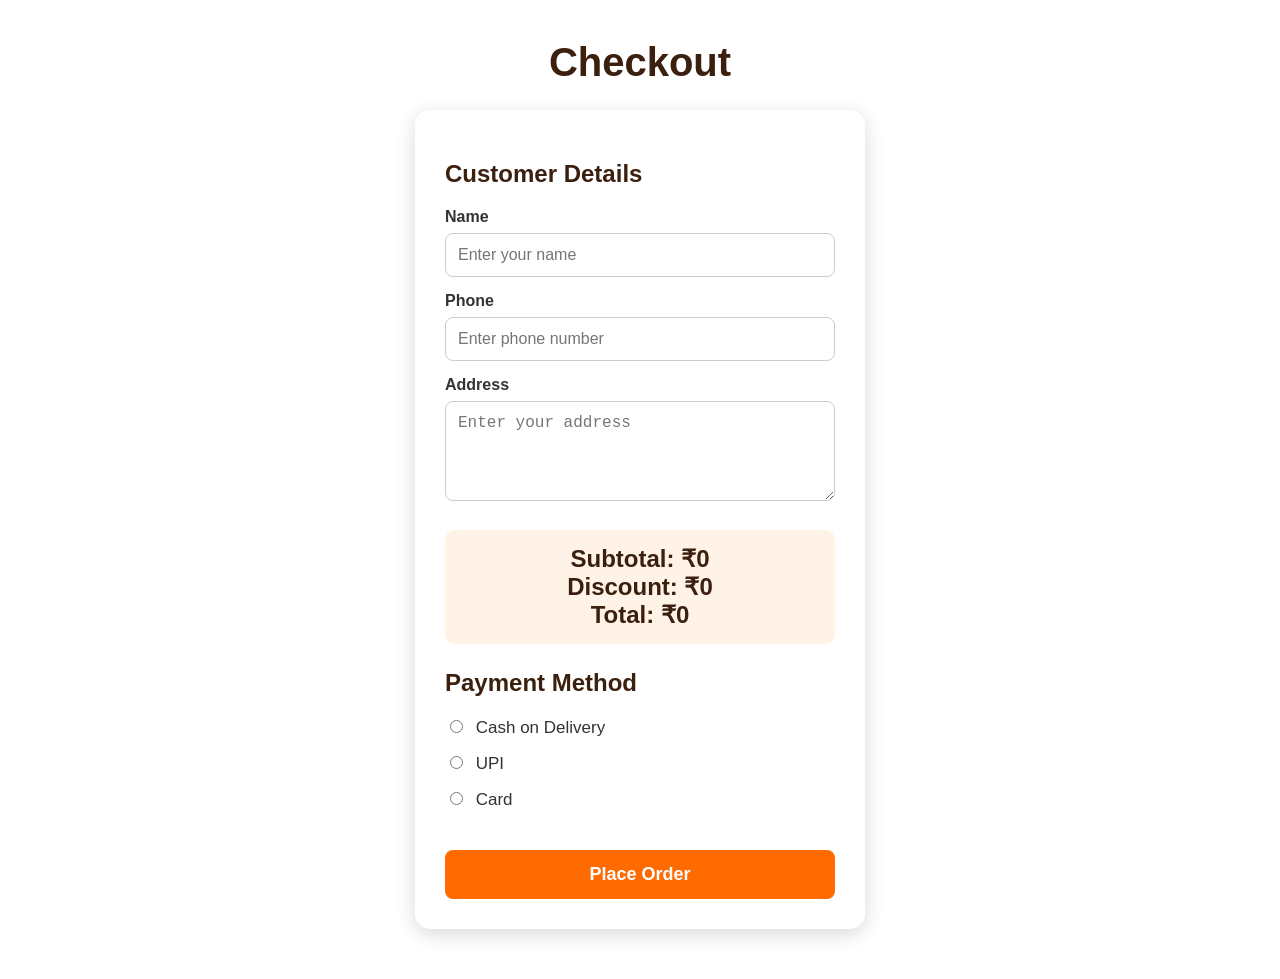
==== checkout.html @ b28c8c27 "Initial commit" ====
<!DOCTYPE html>
<html lang="en">

<head>

    <meta charset="UTF-8">
    <meta name="viewport" content="width=device-width, initial-scale=1.0">

    <title>Checkout - BurgerHouse</title>

    <link rel="stylesheet" href="burger.css">

    <script src="script.js" defer></script>

</head>

<body>

    <!-- ================= CHECKOUT ================= -->

    <h1 class="checkout-title">Checkout</h1>

    <div class="checkout">

        <!-- Customer Details -->

        <h2>Customer Details</h2>

        <label for="name">Name</label>

        <input
            type="text"
            id="name"
            placeholder="Enter your name"
        >


        <label for="phone">Phone</label>

        <input
            type="tel"
            id="phone"
            placeholder="Enter phone number"
        >


        <label for="address">Address</label>

        <textarea
            id="address"
            placeholder="Enter your address"
        ></textarea>


        <!-- Total -->

        <div class="checkout-total-box">

            <h2 id="checkout-total">
                Total: ₹0
            </h2>

        </div>


        <!-- Payment -->

        <h2>Payment Method</h2>

        <div class="payment-option">

            <label>

                <input
                    type="radio"
                    name="payment"
                    value="Cash on Delivery"
                >

                Cash on Delivery

            </label>

        </div>


        <div class="payment-option">

            <label>

                <input
                    type="radio"
                    name="payment"
                    value="UPI"
                >

                UPI

            </label>

        </div>


        <div class="payment-option">

            <label>

                <input
                    type="radio"
                    name="payment"
                    value="Card"
                >

                Card

            </label>

        </div>


        <!-- Place Order -->

        <button
            class="place-order-btn"
            onclick="placeOrder()"
        >
            Place Order
        </button>

    </div>


</body>

</html>
---- burger.css ----
/* ================= GENERAL ================= */

* {
    box-sizing: border-box;
}

html {
    overflow-x: hidden;
}

body {
    margin: 0;
    padding: 0;
    font-family: Arial, sans-serif;
}


/* ================= HEADER ================= */

header {
    display: flex;
    justify-content: space-between;
    align-items: center;
    width: 100%;
    background-color: #181818;
}

.brglogo {
    width: 80px;
    height: 80px;
    padding-left: 10px;
}

.logo {
    display: flex;
    align-items: center;
    gap: 10px;
}

.logo a {
    text-decoration: none;
}

.logo h2 {
    margin: 0;
    color: #FFC107;
    font-family: 'Bebas Neue', sans-serif;
    font-size: 32px;
}

.logo p {
    margin: 0;
    color: #D3D3D3;
    font-family: 'Poppins', sans-serif;
    font-size: 14px;
}

a:hover {
    color: #FF6B00;
}


/* ================= NAVIGATION ================= */

nav ul {
    display: flex;
    gap: 30px;
    list-style: none;
    margin: 0;
    padding: 0;
}

nav ul li a {
    text-decoration: none;
    color: white;
    font-family: 'Poppins', sans-serif;
    font-size: 18px;
    font-weight: 600;
}


/* ================= RIGHT HEADER ================= */

.right {
    display: flex;
    gap: 15px;
    align-items: center;
    padding-right: 20px;
}

.right a {
    color: #FFC107;
    font-size: 22px;
    text-decoration: none;
}

.right a:hover {
    color: #FF6B00;
}

.right button {
    color: white;
    background-color: #FF6B00;
    border: none;
    border-radius: 8px;
    padding: 10px 18px;
    cursor: pointer;
}

.right button:hover {
    background-color: #E65C00;
}


/* ================= CART COUNT ================= */

#cart-icon {
    position: relative;
}

#cart-count {
    position: absolute;
    top: -10px;
    right: -10px;
    background-color: #ff4d4d;
    color: white;
    width: 20px;
    height: 20px;
    border-radius: 50%;
    font-size: 12px;
    display: flex;
    justify-content: center;
    align-items: center;
}


/* ================= HERO ================= */

.hero {
    display: flex;
    width: 100%;
    background-color: #FFF8E7;
}

.hero-left {
    width: 50%;
    padding-left: 150px;
    padding-top: 60px;
}

.hero-right {
    width: 50%;
    padding-right: 100px;
    padding-top: 30px;
    text-align: center;
}

.bg-img {
    width: 413px;
    height: 413px;
}

.hero h1 {
    font-family: 'Bebas Neue', sans-serif;
    font-size: 70px;
    color: #2C1810;
    margin-bottom: 15px;
}

.hero p {
    font-family: 'Poppins', sans-serif;
    font-size: 20px;
    color: #555555;
    line-height: 1.6;
}

.odr-btn {
    background-color: #FF6B00;
    color: white;
    border: none;
    padding: 15px 30px;
    border-radius: 8px;
    margin-right: 10px;
    margin-bottom: 24px;
    cursor: pointer;
}

.view-btn {
    background-color: white;
    color: #FF6B00;
    border: 2px solid #FF6B00;
    padding: 15px 30px;
    border-radius: 8px;
    margin-bottom: 24px;
    margin-left: 15px;
    cursor: pointer;
}

.odr-btn:hover {
    background-color: #E65C00;
}

.view-btn:hover {
    background-color: #FF6B00;
    color: white;
}


/* ================= CATEGORIES ================= */

.categories {
    width: 100%;
    text-align: center;
    padding: 50px 0 80px;
    background-color: #fff;
}

.categories h2 {
    font-family: 'Bebas Neue', sans-serif;
    font-size: 45px;
    color: #2C1810;
    margin-top: 0;
    margin-bottom: 30px;
}

.categories-container {
    display: flex;
    justify-content: center;
    gap: 30px;
}

.category {
    background-color: #FFF8E7;
    border-radius: 15px;
    padding: 20px;
    width: 180px;
}

.category img {
    width: 100px;
    height: 100px;
}

.category h3 {
    font-family: 'Poppins', sans-serif;
    color: #FF6B00;
    margin-top: 15px;
}


/* ================= POPULAR BURGERS ================= */

.popular {
    width: 100%;
    text-align: center;
    padding: 50px 0;
    background-color: #FFF8E7;
}

.popular h2 {
    font-family: 'Bebas Neue', sans-serif;
    font-size: 45px;
    color: #2C1810;
    margin-top: 0;
    margin-bottom: 40px;
}

.popular-container {
    display: flex;
    justify-content: center;
    align-items: stretch;
    gap: 30px;
    width: 100%;
}

.popular-burger {
    background-color: white;
    border-radius: 15px;
    width: 180px;
    padding: 20px;
    box-shadow: 0 4px 12px rgba(0, 0, 0, 0.15);
}

.popular-burger:hover {
    transform: translateY(-8px);
    transition: 0.3s;
}

.popular-burger img {
    width: 100px;
    height: 100px;
    object-fit: contain;
    transition: 0.3s;
}

.popular-burger img:hover {
    transform: scale(1.1);
}

.popular-burger h3 {
    font-family: 'Poppins', sans-serif;
    color: #2C1810;
    min-height: 50px;
}

.popular-burger button {
    background-color: #FF6B00;
    color: white;
    border: none;
    padding: 10px 20px;
    border-radius: 8px;
    margin-top: 10px;
    cursor: pointer;
}

.popular-burger button:hover {
    background-color: #E65C00;
}

.rating {
    margin: 8px 0 2px;
    color: #333;
    text-align: left;
}

.rating i {
    color: #FFC107;
}

.price {
    margin: 0 0 15px;
    color: #ff4d4d;
    font-size: 24px;
    font-weight: bold;
    text-align: left;
}

.fa-star {
    color: #FFC107;
}


/* ================= OFFER ================= */

.offer {
    display: flex;
    justify-content: space-between;
    align-items: center;
    width: 100%;
    background-color: #2C1810;
    padding: 40px 100px;
}

.offer-left {
    width: 50%;
}

.offer-left h3 {
    color: #FFC107;
    font-family: 'Poppins', sans-serif;
    font-size: 20px;
}

.offer-left h1 {
    color: #FF6B00;
    font-family: 'Bebas Neue', sans-serif;
    font-size: 70px;
    margin: 10px 0;
}

.offer-left p {
    color: #F5F5F5;
    font-family: 'Poppins', sans-serif;
    font-size: 18px;
}

.offer-btn {
    background-color: #FF6B00;
    color: white;
    border: none;
    padding: 15px 30px;
    border-radius: 8px;
    margin-top: 20px;
    cursor: pointer;
}

.offer-btn:hover {
    background-color: #E65C00;
}

.offer-right {
    width: 50%;
    text-align: center;
}

.offer-right img {
    width: 350px;
    height: auto;
}


/* ================= HOW IT WORKS ================= */

.works {
    width: 100%;
    padding: 50px 0;
    text-align: center;
}

.works h2 {
    font-family: 'Bebas Neue', sans-serif;
    font-size: 45px;
    color: #2C1810;
    margin-bottom: 40px;
}

.steps {
    display: flex;
    justify-content: center;
    align-items: flex-start;
    gap: 30px;
}

.step {
    width: 180px;
    text-align: center;
}

.circle {
    width: 100px;
    height: 100px;
    background-color: #FFE8C2;
    border-radius: 50%;
    display: flex;
    justify-content: center;
    align-items: center;
    margin: auto;
}

.circle img {
    width: 60px;
    height: 60px;
}

.step h3 {
    font-family: 'Poppins', sans-serif;
    color: #2C1810;
    font-size: 18px;
    margin-top: 15px;
}

.step p {
    color: #777;
    font-size: 15px;
    line-height: 1.6;
}

.steps > i {
    font-size: 28px;
    margin-top: 35px;
    color: #FF6B00;
}

.circle:hover {
    transform: scale(1.08);
    transition: 0.3s;
}


/* ================= REVIEWS ================= */

.reviews {
    width: 100%;
    padding: 50px 0;
    text-align: center;
    background-color: #FFF8E7;
}

.reviews h2 {
    font-family: 'Bebas Neue', sans-serif;
    font-size: 40px;
    color: #2C1810;
    margin-bottom: 40px;
}

.review-container {
    display: flex;
    justify-content: center;
    gap: 30px;
}

.review-card {
    width: 300px;
    background-color: white;
    padding: 20px;
    border-radius: 15px;
    box-shadow: 0 4px 12px rgba(0, 0, 0, 0.15);
    position: relative;
}

.review-card img {
    width: 80px;
    height: 80px;
    border-radius: 50%;
    object-fit: cover;
}

.review-text h3 {
    font-family: 'Poppins', sans-serif;
    font-size: 18px;
    color: #2C1810;
    margin: 10px 0;
}

.stars {
    color: #FFC107;
    font-size: 16px;
    margin: 5px 0;
}

.review-text p {
    font-family: 'Poppins', sans-serif;
    font-size: 14px;
    color: #555;
    line-height: 1.5;
}

.quote {
    position: absolute;
    right: 15px;
    top: 15px;
    font-size: 25px;
    color: #FF6B00;
}


/* ================= FOOTER ================= */

.footer {
    width: 100%;
    background: #181818;
    color: white;
    padding: 60px 0 20px;
}

.footer-container {
    width: 90%;
    margin: auto;
    display: flex;
    justify-content: space-between;
    gap: 50px;
}

.footer-box {
    width: 25%;
}

.footer-logo {
    display: flex;
    align-items: center;
    gap: 12px;
    margin-bottom: 20px;
}

.footer-logo img {
    width: 70px;
    height: 70px;
}

.footer-logo h2 {
    margin: 0;
    color: #FFC107;
    font-size: 32px;
    font-family: 'Bebas Neue', sans-serif;
}

.footer-logo span {
    color: #FF6B00;
}

.footer-logo p {
    margin: 0;
    color: #CFCFCF;
    font-size: 14px;
    font-family: 'Poppins', sans-serif;
}

.footer-text {
    color: #BEBEBE;
    line-height: 28px;
    margin-bottom: 25px;
    font-family: 'Poppins', sans-serif;
}

.footer-box h3 {
    color: #FFC107;
    font-size: 28px;
    margin-bottom: 25px;
    font-family: 'Bebas Neue', sans-serif;
    letter-spacing: 1px;
}

.footer-box a {
    display: block;
    text-decoration: none;
    color: #DDDDDD;
    margin-bottom: 15px;
    font-family: 'Poppins', sans-serif;
    transition: .3s;
}

.footer-box a:hover {
    color: #FF6B00;
    padding-left: 8px;
}

.footer-box p {
    color: #DDDDDD;
    line-height: 30px;
    font-family: 'Poppins', sans-serif;
}

.footer-box i {
    color: #FF9800;
    margin-right: 10px;
    font-size: 18px;
}

.social-icons {
    display: flex;
    gap: 15px;
    margin-top: 20px;
}

.social-icons a {
    width: 42px;
    height: 42px;
    border-radius: 50%;
    background: #2C2C2C;
    display: flex;
    justify-content: center;
    align-items: center;
    text-decoration: none;
    transition: .3s;
}

.social-icons a i {
    color: white;
    margin: 0;
    font-size: 18px;
}

.social-icons a:hover {
    background: #FF6B00;
    padding-left: 0;
}

hr {
    border: none;
    border-top: 1px solid #333;
    width: 90%;
    margin: 40px auto 20px;
}

.copyright {
    text-align: center;
    color: #999;
    font-size: 15px;
    font-family: 'Poppins', sans-serif;
    margin: 0;
}


/* =====================================================
   CART
   ONLY CART SECTION
===================================================== */

#cart-box {
    display: none;

    width: 350px;
    max-height: 500px;
    overflow-y: auto;

    padding: 20px;

    background-color: white;
    color: #181818;

    border: none;
    border-radius: 10px;

    box-shadow: 0 5px 20px rgba(0, 0, 0, 0.3);

    position: fixed;
    right: 30px;
    top: 90px;

    z-index: 9999;
}


/* ================= CART ITEM ================= */

.cart-item {
    padding: 15px 0;
    margin-bottom: 15px;
    border-bottom: 1px solid #ddd;
}

.cart-item h3 {
    margin: 0 0 5px;
    color: #181818;
}

.cart-item p {
    margin: 8px 0;
    color: #555;
}


/* ================= QUANTITY ================= */

.quantity {
    display: flex;
    align-items: center;
    gap: 10px;
    margin: 10px 0;
}


/* =====================================================
   QUANTITY - / + BUTTONS
   ORANGE
   HOVER = YELLOW
===================================================== */

.quantity button,
.quantity .quantity-btn {
    width: 30px !important;
    height: 30px !important;

    padding: 0 !important;
    margin: 0 !important;

    display: inline-flex !important;
    justify-content: center !important;
    align-items: center !important;

    background-color: #FF6B00 !important;
    color: white !important;

    border: none !important;
    border-radius: 5px !important;

    cursor: pointer !important;

    font-size: 16px !important;
    font-family: Arial, sans-serif !important;

    transition: 0.3s !important;
}


/* QUANTITY BUTTON HOVER */

.quantity button:hover,
.quantity .quantity-btn:hover {
    background-color: #FFC107 !important;
    color: #181818 !important;
}


/* ================= REMOVE BUTTON ================= */

/* This targets the Remove button generated inside each cart item */

.cart-item > button,
.cart-item > .remove-btn {
    padding: 7px 12px !important;

    margin: 0 !important;

    cursor: pointer !important;

    background-color: #181818 !important;
    color: white !important;

    border: none !important;
    border-radius: 5px !important;

    font-size: 14px !important;
    font-family: Arial, sans-serif !important;

    transition: 0.3s !important;
}


/* REMOVE BUTTON HOVER */

.cart-item > button:hover,
.cart-item > .remove-btn:hover {
    background-color: #FFC107 !important;
    color: #181818 !important;
}


/* ================= CART TOTAL BUTTONS ================= */

.cart-total button {
    background-color: #FF6B00;
    color: white;
    border: none;
    padding: 9px 15px;
    margin-top: 10px;
    border-radius: 5px;
    cursor: pointer;
    transition: 0.3s;
}

.cart-total button:hover {
    background-color: #FFC107;
    color: #181818;
}


/* ================= CLOSE CART ================= */

#close-cart {
    padding: 9px 15px;
    cursor: pointer;
    background-color: #FF6B00;
    color: white;
    border: none;
    border-radius: 5px;
    transition: 0.3s;
}

#close-cart:hover {
    background-color: #FFC107;
    color: #181818;
}


/* ================= MESSAGE ================= */

#message {
    display: none;
    position: fixed;
    top: 20px;
    right: 20px;
    background-color: #ff6600;
    color: white;
    padding: 10px 20px;
    border-radius: 5px;
    z-index: 2000;
}


/* =====================================================
   LOGIN PAGE
===================================================== */

.login-page {
    margin: 0;
    padding: 0;
    font-family: Arial, sans-serif;
    background: #f5f5f5;
    display: flex;
    justify-content: center;
    align-items: center;
    min-height: 100vh;
}

.login-box {
    width: 350px;
    padding: 30px;
    background: white;
    border-radius: 10px;
    box-shadow: 0 4px 15px rgba(0, 0, 0, 0.2);
    text-align: center;
}

.login-box h1 {
    margin-bottom: 25px;
    color: #d35400;
}

.login-box input {
    width: 100%;
    padding: 12px;
    margin: 10px 0;
    border: 1px solid #ccc;
    border-radius: 5px;
    font-size: 16px;
}

.login-box input:focus {
    outline: none;
    border-color: #d35400;
}

.login-box button {
    width: 100%;
    padding: 12px;
    margin-top: 15px;
    border: none;
    border-radius: 5px;
    background: #d35400;
    color: white;
    font-size: 16px;
    cursor: pointer;
}

.login-box button:hover {
    background: #a04000;
}

.login-box p {
    margin-top: 15px;
    color: #555;
}

.login-box a {
    color: #d35400;
    text-decoration: none;
    font-weight: bold;
}

.login-box a:hover {
    text-decoration: underline;
}

#signup-error,
#login-error {
    color: red;
    font-size: 14px;
    min-height: 20px;
}


/* ================= CHECKOUT ================= */

.checkout-title {
    text-align: center;
    margin-top: 40px;
    margin-bottom: 25px;
    color: #3b1f0f;
    font-size: 40px;
}

.checkout {
    width: 450px;
    margin: 0 auto 50px;
    padding: 30px;
    background-color: white;
    border-radius: 15px;
    box-shadow: 0 5px 20px rgba(0, 0, 0, 0.15);
}

.checkout h2 {
    color: #3b1f0f;
    margin-bottom: 20px;
}

.checkout > label {
    display: block;
    margin-top: 15px;
    margin-bottom: 7px;
    font-weight: bold;
    color: #333;
}

.checkout input[type="text"],
.checkout input[type="tel"],
.checkout textarea {
    width: 100%;
    padding: 12px;
    border: 1px solid #ccc;
    border-radius: 8px;
    font-size: 16px;
    outline: none;
}

.checkout textarea {
    height: 100px;
    resize: vertical;
}

.checkout input[type="text"]:focus,
.checkout input[type="tel"]:focus,
.checkout textarea:focus {
    border-color: #ff6b00;
}

.checkout-total-box {
    margin-top: 25px;
    margin-bottom: 25px;
    padding: 15px;
    background-color: #fff3e8;
    border-radius: 10px;
    text-align: center;
}

.checkout-total-box h2 {
    margin: 0;
    color: #3b1f0f;
}

.payment-option {
    margin: 15px 0;
}

.payment-option label {
    cursor: pointer;
    font-size: 17px;
    color: #333;
}

.payment-option input[type="radio"] {
    margin-right: 8px;
    accent-color: #ff6b00;
}

.place-order-btn {
    width: 100%;
    margin-top: 25px;
    padding: 14px;
    border: none;
    border-radius: 8px;
    background-color: #ff6b00;
    color: white;
    font-size: 18px;
    font-weight: bold;
    cursor: pointer;
}

.place-order-btn:hover {
    background-color: #e85d00;
}


/* ================= SUCCESS PAGE ================= */

.success-box {
    width: 450px;
    margin: 100px auto;
    padding: 40px;
    text-align: center;
    background-color: white;
    border-radius: 15px;
    box-shadow: 0 5px 20px rgba(0, 0, 0, 0.15);
}

.success-box h1 {
    color: #ff6b00;
    margin-bottom: 20px;
}

.success-box p {
    color: #555;
    font-size: 17px;
    margin: 10px 0;
}

.success-box button {
    margin-top: 25px;
    padding: 12px 25px;
    border: none;
    border-radius: 8px;
    background-color: #ff6b00;
    color: white;
    font-size: 16px;
    font-weight: bold;
    cursor: pointer;
}

.success-box button:hover {
    background-color: #e85d00;
}


/* ================= MOBILE ================= */

@media (max-width: 900px) {

    .hero-left {
        padding-left: 50px;
    }

    .hero-right {
        padding-right: 20px;
    }

    .popular-container {
        flex-wrap: wrap;
    }

    .offer {
        padding: 40px;
    }

    .steps {
        flex-wrap: wrap;
    }

    .footer-container {
        flex-wrap: wrap;
    }

    .footer-box {
        width: 45%;
    }
}


@media (max-width: 600px) {

    header {
        flex-direction: column;
        padding-bottom: 15px;
    }

    nav ul {
        gap: 15px;
        margin: 15px 0;
    }

    .right {
        padding-right: 0;
    }

    .hero {
        flex-direction: column;
    }

    .hero-left {
        width: 100%;
        padding: 40px 20px;
    }

    .hero-right {
        width: 100%;
        padding: 20px;
    }

    .bg-img {
        width: 300px;
        height: 300px;
    }

    .hero h1 {
        font-size: 45px;
    }

    .categories-container {
        flex-wrap: wrap;
        padding: 0 20px;
    }

    .popular-container {
        flex-direction: column;
        align-items: center;
    }

    .offer {
        flex-direction: column;
        padding: 40px 20px;
    }

    .offer-left,
    .offer-right {
        width: 100%;
        text-align: center;
    }

    .offer-right img {
        width: 280px;
    }

    .review-container {
        flex-direction: column;
        align-items: center;
    }

    .footer-container {
        flex-direction: column;
    }

    .footer-box {
        width: 100%;
    }

    .checkout {
        width: 90%;
    }

    .success-box {
        width: 90%;
    }
}
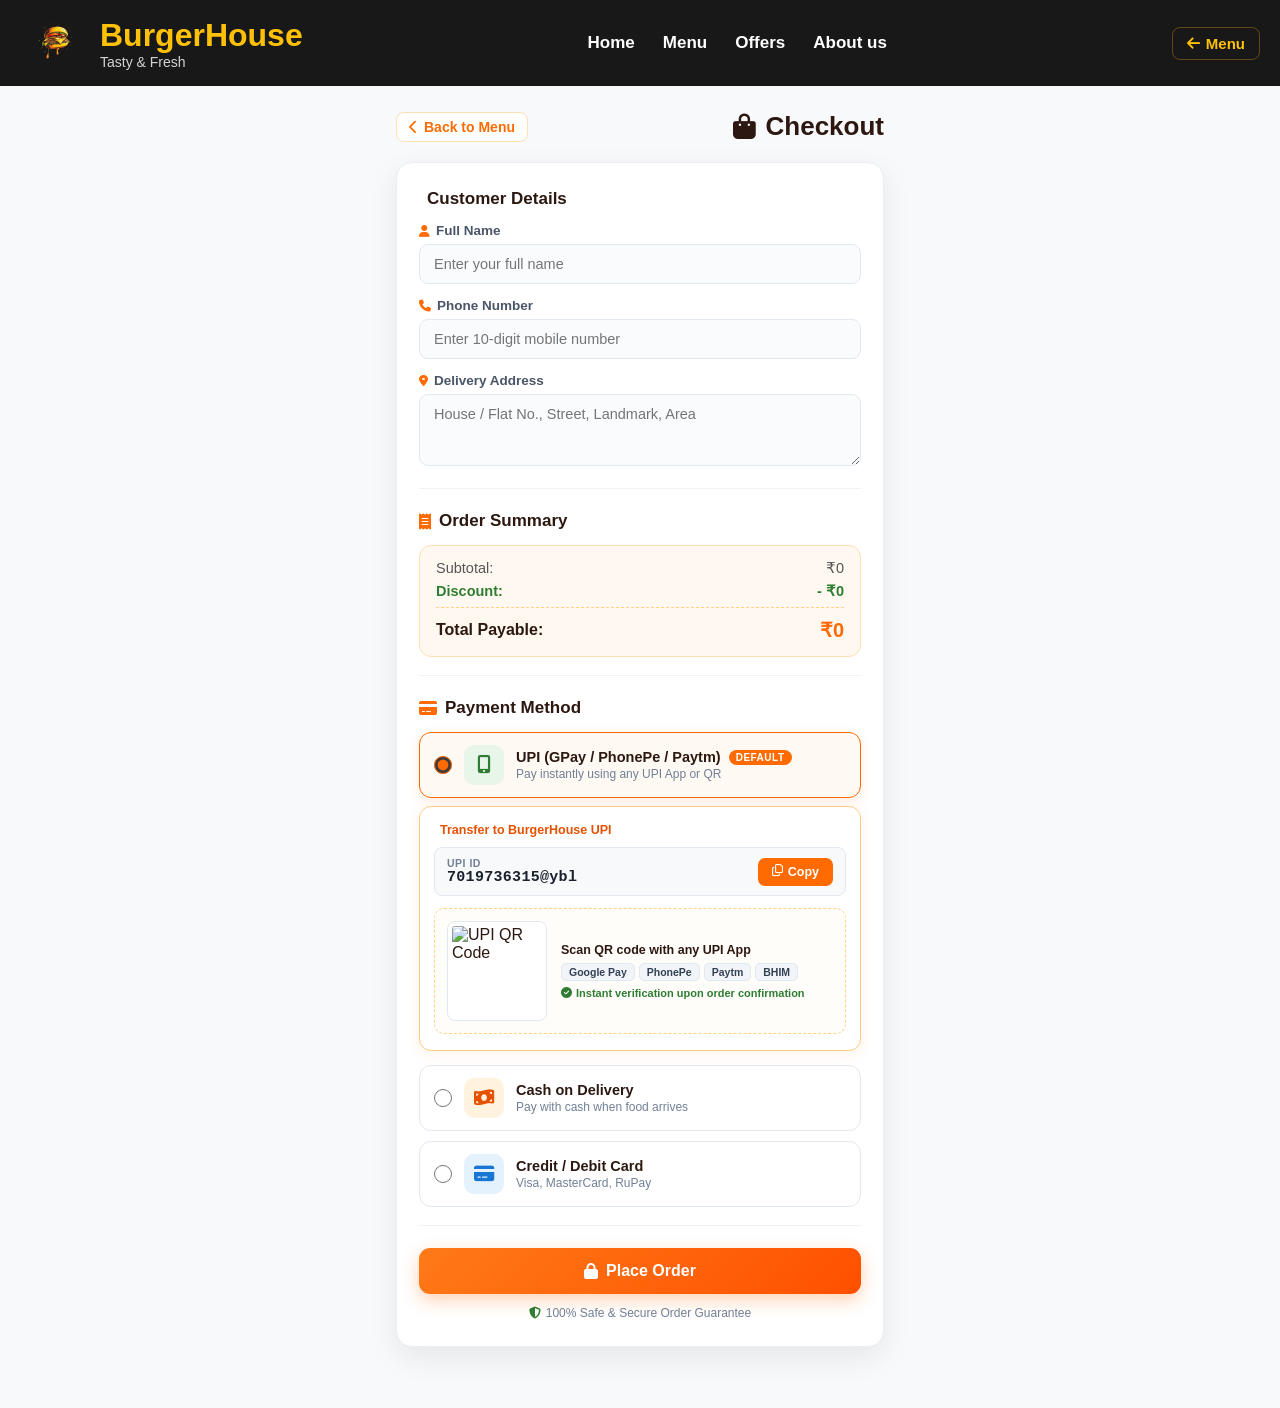
==== commit 470bf97c: "checkout" ====
--- a/checkout.html
+++ b/checkout.html
@@ -2,134 +2,245 @@
 <html lang="en">
 
 <head>
-
     <meta charset="UTF-8">
     <meta name="viewport" content="width=device-width, initial-scale=1.0">
-
     <title>Checkout - BurgerHouse</title>
-
+    <link rel="icon" type="image/png" href="burger-icon.png">
     <link rel="stylesheet" href="burger.css">
-
+    <link rel="stylesheet" href="https://cdnjs.cloudflare.com/ajax/libs/font-awesome/6.7.2/css/all.min.css">
     <script src="script.js" defer></script>
-
 </head>
 
-<body>
-
-    <!-- ================= CHECKOUT ================= -->
-
-    <h1 class="checkout-title">Checkout</h1>
-
-    <div class="checkout">
-
-        <!-- Customer Details -->
-
-        <h2>Customer Details</h2>
-
-        <label for="name">Name</label>
-
-        <input
-            type="text"
-            id="name"
-            placeholder="Enter your name"
-        >
-
-
-        <label for="phone">Phone</label>
-
-        <input
-            type="tel"
-            id="phone"
-            placeholder="Enter phone number"
-        >
-
-
-        <label for="address">Address</label>
-
-        <textarea
-            id="address"
-            placeholder="Enter your address"
-        ></textarea>
-
-
-        <!-- Total -->
-
-        <div class="checkout-total-box">
-
-            <h2 id="checkout-total">
-                Total: ₹0
-            </h2>
-
-        </div>
-
-
-        <!-- Payment -->
-
-        <h2>Payment Method</h2>
-
-        <div class="payment-option">
-
-            <label>
-
-                <input
-                    type="radio"
-                    name="payment"
-                    value="Cash on Delivery"
-                >
-
-                Cash on Delivery
-
-            </label>
-
-        </div>
-
-
-        <div class="payment-option">
-
-            <label>
-
-                <input
-                    type="radio"
-                    name="payment"
-                    value="UPI"
-                >
-
-                UPI
-
-            </label>
-
-        </div>
-
-
-        <div class="payment-option">
-
-            <label>
-
-                <input
-                    type="radio"
-                    name="payment"
-                    value="Card"
-                >
-
-                Card
-
-            </label>
-
-        </div>
-
-
-        <!-- Place Order -->
-
-        <button
-            class="place-order-btn"
-            onclick="placeOrder()"
-        >
-            Place Order
-        </button>
-
+<body class="checkout-body">
+
+    <!-- ================= HEADER ================= -->
+    <header>
+        <div class="logo">
+            <a href="burger.html">
+                <img src="burger-icon.png" class="brglogo" alt="BurgerHouse Logo">
+            </a>
+            <div>
+                <a href="burger.html"><h2>BurgerHouse</h2></a>
+                <a href="burger.html"><p>Tasty & Fresh</p></a>
+            </div>
+        </div>
+
+        <nav>
+            <ul>
+                <li><a href="burger.html">Home</a></li>
+                <li><a href="menu.html">Menu</a></li>
+                <li><a href="offer.html">Offers</a></li>
+                <li><a href="about.html">About us</a></li>
+            </ul>
+        </nav>
+
+        <div class="right">
+            <a href="menu.html" class="back-menu-link">
+                <i class="fa-solid fa-arrow-left"></i> Menu
+            </a>
+        </div>
+    </header>
+
+    <!-- ================= CHECKOUT CONTAINER ================= -->
+    <div class="checkout-wrapper">
+        <div class="checkout-header-bar">
+            <a href="menu.html" class="checkout-back-btn">
+                <i class="fa-solid fa-chevron-left"></i> Back to Menu
+            </a>
+            <h1 class="checkout-title"><i class="fa-solid fa-bag-shopping"></i> Checkout</h1>
+        </div>
+
+        <div class="checkout">
+
+            <!-- Customer Details -->
+            <div class="checkout-section">
+                <h2 class="section-title">
+                    <i class="fa-solid fa-user-location"></i> Customer Details
+                </h2>
+
+                <div class="input-group">
+                    <label for="name"><i class="fa-solid fa-user"></i> Full Name</label>
+                    <input
+                        type="text"
+                        id="name"
+                        placeholder="Enter your full name"
+                        required
+                    >
+                </div>
+
+                <div class="input-group">
+                    <label for="phone"><i class="fa-solid fa-phone"></i> Phone Number</label>
+                    <input
+                        type="tel"
+                        id="phone"
+                        placeholder="Enter 10-digit mobile number"
+                        maxlength="10"
+                        required
+                    >
+                </div>
+
+                <div class="input-group">
+                    <label for="address"><i class="fa-solid fa-location-dot"></i> Delivery Address</label>
+                    <textarea
+                        id="address"
+                        placeholder="House / Flat No., Street, Landmark, Area"
+                        rows="3"
+                        required
+                    ></textarea>
+                </div>
+            </div>
+
+            <!-- Order Summary / Total -->
+            <div class="checkout-section">
+                <h2 class="section-title">
+                    <i class="fa-solid fa-receipt"></i> Order Summary
+                </h2>
+
+                <div class="checkout-total-box" id="checkout-total">
+                    <div class="summary-line"><span>Subtotal:</span> <span>₹0</span></div>
+                    <div class="summary-line"><span>Discount:</span> <span>₹0</span></div>
+                    <div class="summary-line total-line"><strong>Total:</strong> <strong>₹0</strong></div>
+                </div>
+            </div>
+
+            <!-- Payment Method -->
+            <div class="checkout-section">
+                <h2 class="section-title">
+                    <i class="fa-solid fa-credit-card"></i> Payment Method
+                </h2>
+
+                <div class="payment-methods-list">
+
+                    <!-- UPI Option (Default) -->
+                    <label class="payment-option-card active" id="card-upi" for="pay-upi">
+                        <div class="payment-radio-wrap">
+                            <input
+                                type="radio"
+                                id="pay-upi"
+                                name="payment"
+                                value="UPI"
+                                checked
+                                onchange="onPaymentMethodChange(this)"
+                            >
+                            <span class="custom-radio"></span>
+                        </div>
+                        <div class="payment-icon-wrap upi-bg">
+                            <i class="fa-solid fa-mobile-screen-button"></i>
+                        </div>
+                        <div class="payment-text">
+                            <div class="payment-title-row">
+                                <span class="payment-name">UPI (GPay / PhonePe / Paytm)</span>
+                                <span class="badge-recommended">Default</span>
+                            </div>
+                            <span class="payment-desc">Pay instantly using any UPI App or QR</span>
+                        </div>
+                    </label>
+
+                    <!-- UPI Details Box -->
+                    <div class="upi-details-container" id="upi-details-box">
+                        <div class="upi-header">
+                            <i class="fa-solid fa-shield-check"></i>
+                            <span>Transfer to BurgerHouse UPI</span>
+                        </div>
+
+                        <!-- UPI ID Display with Copy -->
+                        <div class="upi-id-box">
+                            <div class="upi-id-left">
+                                <span class="upi-id-label">UPI ID</span>
+                                <span class="upi-id-val" id="upi-val">7019736315@ybl</span>
+                            </div>
+                            <button type="button" class="copy-upi-btn" id="copy-btn" onclick="copyUPI()">
+                                <i class="fa-regular fa-copy"></i> Copy
+                            </button>
+                        </div>
+
+                        <!-- QR Code Area -->
+                        <div class="upi-qr-section">
+                            <div class="qr-box">
+                                <img
+                                    id="upi-qr-image"
+                                    src="https://api.qrserver.com/v1/create-qr-code/?size=160x160&data=upi://pay?pa=7019736315@ybl%26pn=BurgerHouse%26cu=INR"
+                                    alt="UPI QR Code"
+                                >
+                            </div>
+                            <div class="qr-info">
+                                <p class="qr-title">Scan QR code with any UPI App</p>
+                                <div class="upi-apps-row">
+                                    <span class="app-tag gpay">Google Pay</span>
+                                    <span class="app-tag phonepe">PhonePe</span>
+                                    <span class="app-tag paytm">Paytm</span>
+                                    <span class="app-tag bhim">BHIM</span>
+                                </div>
+                                <p class="qr-instruction"><i class="fa-solid fa-circle-check"></i> Instant verification upon order confirmation</p>
+                            </div>
+                        </div>
+                    </div>
+
+                    <!-- Cash on Delivery Option -->
+                    <label class="payment-option-card" id="card-cod" for="pay-cod">
+                        <div class="payment-radio-wrap">
+                            <input
+                                type="radio"
+                                id="pay-cod"
+                                name="payment"
+                                value="Cash on Delivery"
+                                onchange="onPaymentMethodChange(this)"
+                            >
+                            <span class="custom-radio"></span>
+                        </div>
+                        <div class="payment-icon-wrap cod-bg">
+                            <i class="fa-solid fa-money-bill-wave"></i>
+                        </div>
+                        <div class="payment-text">
+                            <div class="payment-title-row">
+                                <span class="payment-name">Cash on Delivery</span>
+                            </div>
+                            <span class="payment-desc">Pay with cash when food arrives</span>
+                        </div>
+                    </label>
+
+                    <!-- Card Option -->
+                    <label class="payment-option-card" id="card-card" for="pay-card">
+                        <div class="payment-radio-wrap">
+                            <input
+                                type="radio"
+                                id="pay-card"
+                                name="payment"
+                                value="Card"
+                                onchange="onPaymentMethodChange(this)"
+                            >
+                            <span class="custom-radio"></span>
+                        </div>
+                        <div class="payment-icon-wrap card-bg">
+                            <i class="fa-solid fa-credit-card"></i>
+                        </div>
+                        <div class="payment-text">
+                            <div class="payment-title-row">
+                                <span class="payment-name">Credit / Debit Card</span>
+                            </div>
+                            <span class="payment-desc">Visa, MasterCard, RuPay</span>
+                        </div>
+                    </label>
+
+                </div>
+            </div>
+
+            <!-- Place Order Button -->
+            <button
+                class="place-order-btn"
+                id="place-order-btn"
+                onclick="placeOrder()"
+            >
+                <i class="fa-solid fa-lock"></i> Place Order
+            </button>
+
+            <div class="security-badge">
+                <i class="fa-solid fa-shield-halved"></i> 100% Safe & Secure Order Guarantee
+            </div>
+
+        </div>
     </div>
 
-
 </body>
 
 </html>
--- a/burger.css
+++ b/burger.css
@@ -5,30 +5,35 @@
 }
 
 html {
+    scroll-behavior: smooth;
     overflow-x: hidden;
 }
 
 body {
     margin: 0;
     padding: 0;
+    background: #ffffff;
+    color: #2c1810;
     font-family: Arial, sans-serif;
 }
 
+button {
+    border: none;
+    cursor: pointer;
+    font-family: inherit;
+    transition: 0.3s;
+}
 
 /* ================= HEADER ================= */
 
 header {
     display: flex;
+    align-items: center;
     justify-content: space-between;
-    align-items: center;
+    gap: 20px;
     width: 100%;
-    background-color: #181818;
-}
-
-.brglogo {
-    width: 80px;
-    height: 80px;
-    padding-left: 10px;
+    padding: 8px 20px;
+    background: #181818;
 }
 
 .logo {
@@ -41,78 +46,77 @@
     text-decoration: none;
 }
 
+.brglogo {
+    display: block;
+    width: 70px;
+    height: 70px;
+    object-fit: contain;
+}
+
 .logo h2 {
     margin: 0;
-    color: #FFC107;
-    font-family: 'Bebas Neue', sans-serif;
+    color: #ffc107;
     font-size: 32px;
 }
 
 .logo p {
     margin: 0;
-    color: #D3D3D3;
-    font-family: 'Poppins', sans-serif;
+    color: #d3d3d3;
     font-size: 14px;
 }
 
-a:hover {
-    color: #FF6B00;
-}
-
-
-/* ================= NAVIGATION ================= */
-
 nav ul {
     display: flex;
-    gap: 30px;
-    list-style: none;
+    align-items: center;
+    justify-content: center;
+    gap: 28px;
     margin: 0;
     padding: 0;
+    list-style: none;
 }
 
 nav ul li a {
+    color: #ffffff;
+    font-size: 17px;
+    font-weight: 600;
     text-decoration: none;
-    color: white;
-    font-family: 'Poppins', sans-serif;
-    font-size: 18px;
-    font-weight: 600;
-}
-
-
-/* ================= RIGHT HEADER ================= */
+    white-space: nowrap;
+    transition: 0.3s;
+}
+
+nav ul li a:hover {
+    color: #ff6b00;
+}
 
 .right {
     display: flex;
+    align-items: center;
     gap: 15px;
-    align-items: center;
-    padding-right: 20px;
 }
 
 .right a {
-    color: #FFC107;
+    position: relative;
+    color: #ffc107;
     font-size: 22px;
     text-decoration: none;
+    cursor: pointer;
 }
 
 .right a:hover {
-    color: #FF6B00;
+    color: #ff6b00;
 }
 
 .right button {
-    color: white;
-    background-color: #FF6B00;
-    border: none;
+    padding: 10px 18px;
     border-radius: 8px;
-    padding: 10px 18px;
-    cursor: pointer;
+    background: #ff6b00;
+    color: #ffffff;
+    font-size: 15px;
 }
 
 .right button:hover {
-    background-color: #E65C00;
-}
-
-
-/* ================= CART COUNT ================= */
+    background: #e65c00;
+}
 
 #cart-icon {
     position: relative;
@@ -121,304 +125,275 @@
 #cart-count {
     position: absolute;
     top: -10px;
-    right: -10px;
-    background-color: #ff4d4d;
-    color: white;
-    width: 20px;
-    height: 20px;
+    right: -11px;
+    display: flex;
+    align-items: center;
+    justify-content: center;
+    width: 19px;
+    height: 19px;
     border-radius: 50%;
-    font-size: 12px;
-    display: flex;
-    justify-content: center;
-    align-items: center;
-}
-
+    background: #ff4d4d;
+    color: #ffffff;
+    font-size: 11px;
+}
 
 /* ================= HERO ================= */
 
 .hero {
     display: flex;
+    align-items: center;
     width: 100%;
-    background-color: #FFF8E7;
-}
-
-.hero-left {
-    width: 50%;
-    padding-left: 150px;
-    padding-top: 60px;
-}
-
+    min-height: 470px;
+    padding: 45px 8%;
+    background: #fff8e7;
+}
+
+.hero-left,
 .hero-right {
     width: 50%;
-    padding-right: 100px;
-    padding-top: 30px;
+}
+
+.hero-left {
+    padding-right: 25px;
+}
+
+.hero-right {
+    display: flex;
+    align-items: center;
+    justify-content: center;
+}
+
+.hero h1 {
+    margin: 12px 0;
+    color: #2c1810;
+    font-size: clamp(48px, 5vw, 70px);
+    line-height: 1.05;
+}
+
+.hero p {
+    color: #555555;
+    font-size: 18px;
+    line-height: 1.6;
+}
+
+.bg-img {
+    width: min(413px, 100%);
+    height: auto;
+    object-fit: contain;
+}
+
+.odr-btn,
+.view-btn {
+    margin: 10px 8px 0 0;
+    padding: 14px 26px;
+    border-radius: 8px;
+    font-size: 16px;
+}
+
+.odr-btn {
+    background: #ff6b00;
+    color: #ffffff;
+}
+
+.odr-btn:hover {
+    background: #e65c00;
+}
+
+.view-btn {
+    border: 2px solid #ff6b00;
+    background: #ffffff;
+    color: #ff6b00;
+}
+
+.view-btn:hover {
+    background: #ff6b00;
+    color: #ffffff;
+}
+
+/* ================= CATEGORIES ================= */
+
+.categories {
+    padding: 55px 7%;
     text-align: center;
-}
-
-.bg-img {
-    width: 413px;
-    height: 413px;
-}
-
-.hero h1 {
-    font-family: 'Bebas Neue', sans-serif;
-    font-size: 70px;
-    color: #2C1810;
-    margin-bottom: 15px;
-}
-
-.hero p {
-    font-family: 'Poppins', sans-serif;
-    font-size: 20px;
-    color: #555555;
-    line-height: 1.6;
-}
-
-.odr-btn {
-    background-color: #FF6B00;
-    color: white;
-    border: none;
-    padding: 15px 30px;
-    border-radius: 8px;
-    margin-right: 10px;
-    margin-bottom: 24px;
-    cursor: pointer;
-}
-
-.view-btn {
-    background-color: white;
-    color: #FF6B00;
-    border: 2px solid #FF6B00;
-    padding: 15px 30px;
-    border-radius: 8px;
-    margin-bottom: 24px;
-    margin-left: 15px;
-    cursor: pointer;
-}
-
-.odr-btn:hover {
-    background-color: #E65C00;
-}
-
-.view-btn:hover {
-    background-color: #FF6B00;
-    color: white;
-}
-
-
-/* ================= CATEGORIES ================= */
-
-.categories {
-    width: 100%;
-    text-align: center;
-    padding: 50px 0 80px;
-    background-color: #fff;
-}
-
-.categories h2 {
-    font-family: 'Bebas Neue', sans-serif;
-    font-size: 45px;
-    color: #2C1810;
-    margin-top: 0;
-    margin-bottom: 30px;
+    background: #ffffff;
+}
+
+.categories h2,
+.popular h2,
+.works h2,
+.reviews h2 {
+    margin: 0 0 35px;
+    color: #2c1810;
+    font-size: 44px;
 }
 
 .categories-container {
-    display: flex;
+    display: grid;
+    grid-template-columns: repeat(4, minmax(150px, 180px));
     justify-content: center;
-    gap: 30px;
+    gap: 25px;
 }
 
 .category {
-    background-color: #FFF8E7;
+    padding: 20px;
     border-radius: 15px;
-    padding: 20px;
-    width: 180px;
+    background: #fff8e7;
 }
 
 .category img {
     width: 100px;
     height: 100px;
+    object-fit: contain;
 }
 
 .category h3 {
-    font-family: 'Poppins', sans-serif;
-    color: #FF6B00;
-    margin-top: 15px;
-}
-
+    margin: 12px 0 0;
+    color: #ff6b00;
+    font-size: 19px;
+}
 
 /* ================= POPULAR BURGERS ================= */
 
 .popular {
-    width: 100%;
+    padding: 55px 7%;
     text-align: center;
-    padding: 50px 0;
-    background-color: #FFF8E7;
-}
-
-.popular h2 {
-    font-family: 'Bebas Neue', sans-serif;
-    font-size: 45px;
-    color: #2C1810;
-    margin-top: 0;
-    margin-bottom: 40px;
+    background: #fff8e7;
 }
 
 .popular-container {
-    display: flex;
+    display: grid;
+    grid-template-columns: repeat(4, minmax(180px, 220px));
     justify-content: center;
-    align-items: stretch;
-    gap: 30px;
-    width: 100%;
+    gap: 25px;
 }
 
 .popular-burger {
-    background-color: white;
+    padding: 20px;
     border-radius: 15px;
-    width: 180px;
-    padding: 20px;
+    background: #ffffff;
     box-shadow: 0 4px 12px rgba(0, 0, 0, 0.15);
+    transition: 0.3s;
 }
 
 .popular-burger:hover {
-    transform: translateY(-8px);
-    transition: 0.3s;
+    transform: translateY(-7px);
 }
 
 .popular-burger img {
-    width: 100px;
-    height: 100px;
+    width: 110px;
+    height: 110px;
     object-fit: contain;
-    transition: 0.3s;
-}
-
-.popular-burger img:hover {
-    transform: scale(1.1);
 }
 
 .popular-burger h3 {
-    font-family: 'Poppins', sans-serif;
-    color: #2C1810;
-    min-height: 50px;
-}
-
-.popular-burger button {
-    background-color: #FF6B00;
-    color: white;
-    border: none;
-    padding: 10px 20px;
-    border-radius: 8px;
-    margin-top: 10px;
-    cursor: pointer;
-}
-
-.popular-burger button:hover {
-    background-color: #E65C00;
+    min-height: 45px;
+    margin: 14px 0 8px;
+    color: #2c1810;
+    font-size: 17px;
 }
 
 .rating {
-    margin: 8px 0 2px;
-    color: #333;
+    margin: 8px 0;
+    color: #444444;
     text-align: left;
 }
 
-.rating i {
-    color: #FFC107;
+.rating i,
+.fa-star {
+    color: #ffc107;
 }
 
 .price {
-    margin: 0 0 15px;
+    margin: 0 0 14px;
     color: #ff4d4d;
-    font-size: 24px;
+    font-size: 23px;
     font-weight: bold;
     text-align: left;
 }
 
-.fa-star {
-    color: #FFC107;
-}
-
-
-/* ================= OFFER ================= */
+.popular-burger button,
+.add-cart {
+    width: 100%;
+    padding: 11px 12px;
+    border-radius: 8px;
+    background: #ff6b00;
+    color: #ffffff;
+    font-size: 14px;
+}
+
+.popular-burger button:hover,
+.add-cart:hover {
+    background: #e65c00;
+}
+
+/* ================= LIMITED OFFER ================= */
 
 .offer {
     display: flex;
+    align-items: center;
     justify-content: space-between;
-    align-items: center;
-    width: 100%;
-    background-color: #2C1810;
-    padding: 40px 100px;
-}
-
-.offer-left {
-    width: 50%;
-}
-
-.offer-left h3 {
-    color: #FFC107;
-    font-family: 'Poppins', sans-serif;
-    font-size: 20px;
-}
-
-.offer-left h1 {
-    color: #FF6B00;
-    font-family: 'Bebas Neue', sans-serif;
-    font-size: 70px;
-    margin: 10px 0;
-}
-
-.offer-left p {
-    color: #F5F5F5;
-    font-family: 'Poppins', sans-serif;
-    font-size: 18px;
-}
-
-.offer-btn {
-    background-color: #FF6B00;
-    color: white;
-    border: none;
-    padding: 15px 30px;
-    border-radius: 8px;
-    margin-top: 20px;
-    cursor: pointer;
-}
-
-.offer-btn:hover {
-    background-color: #E65C00;
-}
-
+    gap: 35px;
+    padding: 45px 9%;
+    background: #2c1810;
+}
+
+.offer-left,
 .offer-right {
     width: 50%;
+}
+
+.offer-left h3 {
+    margin: 0;
+    color: #ffc107;
+    font-size: 20px;
+}
+
+.offer-left h1 {
+    margin: 10px 0;
+    color: #ff6b00;
+    font-size: 65px;
+}
+
+.offer-left p {
+    color: #f5f5f5;
+    font-size: 17px;
+}
+
+.offer-btn {
+    margin-top: 12px;
+    padding: 14px 27px;
+    border-radius: 8px;
+    background: #ff6b00;
+    color: #ffffff;
+    font-size: 16px;
+}
+
+.offer-btn:hover {
+    background: #e65c00;
+}
+
+.offer-right {
     text-align: center;
 }
 
 .offer-right img {
-    width: 350px;
+    width: min(350px, 100%);
     height: auto;
 }
 
-
 /* ================= HOW IT WORKS ================= */
 
 .works {
-    width: 100%;
-    padding: 50px 0;
+    padding: 55px 7%;
     text-align: center;
-}
-
-.works h2 {
-    font-family: 'Bebas Neue', sans-serif;
-    font-size: 45px;
-    color: #2C1810;
-    margin-bottom: 40px;
+    background: #ffffff;
 }
 
 .steps {
     display: flex;
+    align-items: flex-start;
     justify-content: center;
-    align-items: flex-start;
-    gap: 30px;
+    gap: 25px;
 }
 
 .step {
@@ -427,78 +402,65 @@
 }
 
 .circle {
+    display: flex;
+    align-items: center;
+    justify-content: center;
     width: 100px;
     height: 100px;
-    background-color: #FFE8C2;
+    margin: auto;
     border-radius: 50%;
-    display: flex;
-    justify-content: center;
-    align-items: center;
-    margin: auto;
+    background: #ffe8c2;
 }
 
 .circle img {
     width: 60px;
     height: 60px;
+    object-fit: contain;
 }
 
 .step h3 {
-    font-family: 'Poppins', sans-serif;
-    color: #2C1810;
+    margin: 15px 0 8px;
+    color: #2c1810;
     font-size: 18px;
-    margin-top: 15px;
 }
 
 .step p {
-    color: #777;
-    font-size: 15px;
+    margin: 0;
+    color: #777777;
+    font-size: 14px;
     line-height: 1.6;
 }
 
 .steps > i {
-    font-size: 28px;
     margin-top: 35px;
-    color: #FF6B00;
-}
-
-.circle:hover {
-    transform: scale(1.08);
-    transition: 0.3s;
-}
-
+    color: #ff6b00;
+    font-size: 25px;
+}
 
 /* ================= REVIEWS ================= */
 
 .reviews {
-    width: 100%;
-    padding: 50px 0;
+    padding: 55px 7%;
     text-align: center;
-    background-color: #FFF8E7;
-}
-
-.reviews h2 {
-    font-family: 'Bebas Neue', sans-serif;
-    font-size: 40px;
-    color: #2C1810;
-    margin-bottom: 40px;
+    background: #fff8e7;
 }
 
 .review-container {
-    display: flex;
+    display: grid;
+    grid-template-columns: repeat(3, minmax(240px, 300px));
     justify-content: center;
-    gap: 30px;
+    gap: 25px;
 }
 
 .review-card {
-    width: 300px;
-    background-color: white;
+    position: relative;
     padding: 20px;
     border-radius: 15px;
+    background: #ffffff;
     box-shadow: 0 4px 12px rgba(0, 0, 0, 0.15);
-    position: relative;
-}
-
-.review-card img {
+}
+
+.review-card > img {
     width: 80px;
     height: 80px;
     border-radius: 50%;
@@ -506,221 +468,177 @@
 }
 
 .review-text h3 {
-    font-family: 'Poppins', sans-serif;
+    margin: 10px 0;
+    color: #2c1810;
     font-size: 18px;
-    color: #2C1810;
-    margin: 10px 0;
+}
+
+.review-text p {
+    color: #555555;
+    font-size: 14px;
+    line-height: 1.5;
 }
 
 .stars {
-    color: #FFC107;
-    font-size: 16px;
-    margin: 5px 0;
-}
-
-.review-text p {
-    font-family: 'Poppins', sans-serif;
-    font-size: 14px;
-    color: #555;
-    line-height: 1.5;
+    color: #ffc107 !important;
 }
 
 .quote {
     position: absolute;
+    top: 15px;
     right: 15px;
-    top: 15px;
+    color: #ff6b00;
     font-size: 25px;
-    color: #FF6B00;
-}
-
+}
 
 /* ================= FOOTER ================= */
 
 .footer {
-    width: 100%;
+    padding: 55px 7% 20px;
     background: #181818;
-    color: white;
-    padding: 60px 0 20px;
+    color: #ffffff;
 }
 
 .footer-container {
-    width: 90%;
-    margin: auto;
-    display: flex;
-    justify-content: space-between;
-    gap: 50px;
-}
-
-.footer-box {
-    width: 25%;
+    display: grid;
+    grid-template-columns: 1.5fr repeat(3, 1fr);
+    gap: 35px;
 }
 
 .footer-logo {
     display: flex;
     align-items: center;
     gap: 12px;
-    margin-bottom: 20px;
 }
 
 .footer-logo img {
-    width: 70px;
-    height: 70px;
+    width: 65px;
+    height: 65px;
+    object-fit: contain;
 }
 
 .footer-logo h2 {
     margin: 0;
-    color: #FFC107;
-    font-size: 32px;
-    font-family: 'Bebas Neue', sans-serif;
+    color: #ffc107;
+    font-size: 28px;
 }
 
 .footer-logo span {
-    color: #FF6B00;
+    color: #ff6b00;
 }
 
 .footer-logo p {
     margin: 0;
-    color: #CFCFCF;
+    color: #d3d3d3;
+    font-size: 13px;
+}
+
+.footer-text {
+    color: #bebebe;
     font-size: 14px;
-    font-family: 'Poppins', sans-serif;
-}
-
-.footer-text {
-    color: #BEBEBE;
-    line-height: 28px;
-    margin-bottom: 25px;
-    font-family: 'Poppins', sans-serif;
+    line-height: 1.7;
 }
 
 .footer-box h3 {
-    color: #FFC107;
-    font-size: 28px;
-    margin-bottom: 25px;
-    font-family: 'Bebas Neue', sans-serif;
-    letter-spacing: 1px;
+    margin: 0 0 18px;
+    color: #ffc107;
+    font-size: 22px;
 }
 
 .footer-box a {
     display: block;
+    margin-bottom: 12px;
+    color: #dddddd;
+    font-size: 14px;
     text-decoration: none;
-    color: #DDDDDD;
-    margin-bottom: 15px;
-    font-family: 'Poppins', sans-serif;
-    transition: .3s;
 }
 
 .footer-box a:hover {
-    color: #FF6B00;
-    padding-left: 8px;
+    color: #ff6b00;
 }
 
 .footer-box p {
-    color: #DDDDDD;
-    line-height: 30px;
-    font-family: 'Poppins', sans-serif;
+    color: #dddddd;
+    font-size: 14px;
+    line-height: 1.6;
 }
 
 .footer-box i {
-    color: #FF9800;
-    margin-right: 10px;
-    font-size: 18px;
+    margin-right: 7px;
+    color: #ff9800;
 }
 
 .social-icons {
     display: flex;
-    gap: 15px;
-    margin-top: 20px;
+    gap: 12px;
+    margin-top: 18px;
 }
 
 .social-icons a {
-    width: 42px;
-    height: 42px;
+    display: flex;
+    align-items: center;
+    justify-content: center;
+    width: 40px;
+    height: 40px;
+    margin: 0;
     border-radius: 50%;
-    background: #2C2C2C;
-    display: flex;
-    justify-content: center;
-    align-items: center;
-    text-decoration: none;
-    transition: .3s;
+    background: #2c2c2c;
+    color: #ffffff;
+}
+
+.social-icons a:hover {
+    background: #ff6b00;
 }
 
 .social-icons a i {
-    color: white;
     margin: 0;
-    font-size: 18px;
-}
-
-.social-icons a:hover {
-    background: #FF6B00;
-    padding-left: 0;
-}
-
-hr {
+    color: #ffffff;
+}
+
+.footer hr {
+    margin: 35px 0 18px;
     border: none;
-    border-top: 1px solid #333;
-    width: 90%;
-    margin: 40px auto 20px;
+    border-top: 1px solid #333333;
 }
 
 .copyright {
+    margin: 0;
+    color: #999999;
     text-align: center;
-    color: #999;
-    font-size: 15px;
-    font-family: 'Poppins', sans-serif;
-    margin: 0;
-}
-
-
-/* =====================================================
-   CART
-   ONLY CART SECTION
-===================================================== */
+    font-size: 13px;
+}
+
+/* ================= CART ================= */
 
 #cart-box {
     display: none;
-
-    width: 350px;
-    max-height: 500px;
+    position: fixed;
+    top: 90px;
+    right: 20px;
+    z-index: 9999;
+    width: min(350px, calc(100vw - 30px));
+    max-height: 70vh;
     overflow-y: auto;
-
     padding: 20px;
-
-    background-color: white;
+    border-radius: 10px;
+    background: #ffffff;
     color: #181818;
-
-    border: none;
-    border-radius: 10px;
-
     box-shadow: 0 5px 20px rgba(0, 0, 0, 0.3);
-
-    position: fixed;
-    right: 30px;
-    top: 90px;
-
-    z-index: 9999;
-}
-
-
-/* ================= CART ITEM ================= */
+}
 
 .cart-item {
     padding: 15px 0;
-    margin-bottom: 15px;
-    border-bottom: 1px solid #ddd;
+    border-bottom: 1px solid #dddddd;
 }
 
 .cart-item h3 {
     margin: 0 0 5px;
-    color: #181818;
 }
 
 .cart-item p {
     margin: 8px 0;
-    color: #555;
-}
-
-
-/* ================= QUANTITY ================= */
+    color: #555555;
+}
 
 .quantity {
     display: flex;
@@ -729,474 +647,870 @@
     margin: 10px 0;
 }
 
-
-/* =====================================================
-   QUANTITY - / + BUTTONS
-   ORANGE
-   HOVER = YELLOW
-===================================================== */
-
-.quantity button,
-.quantity .quantity-btn {
-    width: 30px !important;
-    height: 30px !important;
-
-    padding: 0 !important;
-    margin: 0 !important;
-
-    display: inline-flex !important;
-    justify-content: center !important;
-    align-items: center !important;
-
-    background-color: #FF6B00 !important;
-    color: white !important;
-
-    border: none !important;
-    border-radius: 5px !important;
-
-    cursor: pointer !important;
-
-    font-size: 16px !important;
-    font-family: Arial, sans-serif !important;
-
-    transition: 0.3s !important;
-}
-
-
-/* QUANTITY BUTTON HOVER */
-
-.quantity button:hover,
-.quantity .quantity-btn:hover {
-    background-color: #FFC107 !important;
-    color: #181818 !important;
-}
-
-
-/* ================= REMOVE BUTTON ================= */
-
-/* This targets the Remove button generated inside each cart item */
-
-.cart-item > button,
-.cart-item > .remove-btn {
-    padding: 7px 12px !important;
-
-    margin: 0 !important;
-
-    cursor: pointer !important;
-
-    background-color: #181818 !important;
-    color: white !important;
-
-    border: none !important;
-    border-radius: 5px !important;
-
-    font-size: 14px !important;
-    font-family: Arial, sans-serif !important;
-
-    transition: 0.3s !important;
-}
-
-
-/* REMOVE BUTTON HOVER */
-
-.cart-item > button:hover,
-.cart-item > .remove-btn:hover {
-    background-color: #FFC107 !important;
-    color: #181818 !important;
-}
-
-
-/* ================= CART TOTAL BUTTONS ================= */
-
-.cart-total button {
-    background-color: #FF6B00;
-    color: white;
-    border: none;
-    padding: 9px 15px;
-    margin-top: 10px;
+.quantity button {
+    width: 30px;
+    height: 30px;
+    padding: 0;
     border-radius: 5px;
-    cursor: pointer;
-    transition: 0.3s;
-}
-
-.cart-total button:hover {
-    background-color: #FFC107;
-    color: #181818;
-}
-
-
-/* ================= CLOSE CART ================= */
-
-#close-cart {
-    padding: 9px 15px;
-    cursor: pointer;
-    background-color: #FF6B00;
-    color: white;
-    border: none;
+    background: #ff6b00;
+    color: #ffffff;
+}
+
+.cart-item > button {
+    padding: 7px 12px;
     border-radius: 5px;
-    transition: 0.3s;
-}
-
-#close-cart:hover {
-    background-color: #FFC107;
-    color: #181818;
-}
-
-
-/* ================= MESSAGE ================= */
+    background: #181818;
+    color: #ffffff;
+}
+
+.cart-total {
+    margin-top: 20px;
+    text-align: right;
+}
+
+.empty-cart {
+    padding: 20px;
+    text-align: center;
+}
 
 #message {
     display: none;
     position: fixed;
     top: 20px;
     right: 20px;
-    background-color: #ff6600;
-    color: white;
-    padding: 10px 20px;
-    border-radius: 5px;
-    z-index: 2000;
-}
-
-
-/* =====================================================
-   LOGIN PAGE
-===================================================== */
+    z-index: 9999;
+    max-width: calc(100vw - 40px);
+    padding: 12px 20px;
+    border-radius: 8px;
+    background: #ff6600;
+    color: #ffffff;
+}
+
+/* ================= LOGIN / CHECKOUT ================= */
 
 .login-page {
-    margin: 0;
-    padding: 0;
-    font-family: Arial, sans-serif;
+    display: flex;
+    align-items: center;
+    justify-content: center;
+    min-height: 100vh;
     background: #f5f5f5;
-    display: flex;
-    justify-content: center;
-    align-items: center;
-    min-height: 100vh;
+}
+
+.login-box,
+.success-box {
+    width: min(450px, calc(100% - 32px));
+    padding: 30px;
+    border-radius: 15px;
+    background: #ffffff;
+    box-shadow: 0 5px 20px rgba(0, 0, 0, 0.15);
 }
 
 .login-box {
-    width: 350px;
-    padding: 30px;
-    background: white;
-    border-radius: 10px;
-    box-shadow: 0 4px 15px rgba(0, 0, 0, 0.2);
+    width: min(350px, calc(100% - 32px));
     text-align: center;
-}
-
-.login-box h1 {
-    margin-bottom: 25px;
-    color: #d35400;
 }
 
 .login-box input {
     width: 100%;
+    margin: 10px 0;
     padding: 12px;
-    margin: 10px 0;
-    border: 1px solid #ccc;
-    border-radius: 5px;
-    font-size: 16px;
-}
-
-.login-box input:focus {
-    outline: none;
-    border-color: #d35400;
-}
-
-.login-box button {
+    border: 1px solid #cccccc;
+    border-radius: 7px;
+}
+
+.login-box button,
+.success-box button {
     width: 100%;
     padding: 12px;
-    margin-top: 15px;
-    border: none;
-    border-radius: 5px;
-    background: #d35400;
-    color: white;
+    border-radius: 7px;
+    background: #ff6b00;
+    color: #ffffff;
+}
+
+/* ================= CHECKOUT PAGE ================= */
+
+.checkout-body {
+    background: #f8f9fa;
+    min-height: 100vh;
+}
+
+.checkout-wrapper {
+    max-width: 520px;
+    margin: 0 auto;
+    padding: 25px 16px 60px;
+}
+
+.checkout-header-bar {
+    display: flex;
+    align-items: center;
+    justify-content: space-between;
+    margin-bottom: 20px;
+}
+
+.checkout-back-btn {
+    display: inline-flex;
+    align-items: center;
+    gap: 6px;
+    color: #ff6b00;
+    font-size: 14px;
+    font-weight: 600;
+    text-decoration: none;
+    padding: 6px 12px;
+    border-radius: 8px;
+    background: #ffffff;
+    border: 1px solid #ffe0b2;
+    transition: 0.2s;
+}
+
+.checkout-back-btn:hover {
+    background: #ff6b00;
+    color: #ffffff;
+}
+
+.back-menu-link {
+    display: inline-flex;
+    align-items: center;
+    gap: 6px;
+    color: #ffc107 !important;
+    font-size: 15px !important;
+    font-weight: 600;
+    text-decoration: none;
+    padding: 7px 14px;
+    border-radius: 8px;
+    border: 1px solid rgba(255, 193, 7, 0.3);
+    transition: 0.2s;
+}
+
+.back-menu-link:hover {
+    color: #ff6b00 !important;
+    border-color: #ff6b00;
+}
+
+.checkout-title {
+    margin: 0;
+    text-align: center;
+    font-size: 26px;
+    font-weight: 700;
+    color: #2c1810;
+    display: flex;
+    align-items: center;
+    gap: 10px;
+}
+
+.checkout {
+    width: 100%;
+    padding: 26px 22px;
+    border-radius: 16px;
+    background: #ffffff;
+    border: 1px solid #eaeef2;
+    box-shadow: 0 10px 30px rgba(0, 0, 0, 0.08);
+}
+
+.checkout-section {
+    margin-bottom: 22px;
+    padding-bottom: 18px;
+    border-bottom: 1px solid #f0f2f5;
+}
+
+.checkout-section:last-of-type {
+    border-bottom: none;
+    padding-bottom: 6px;
+}
+
+.section-title {
+    margin: 0 0 14px;
+    font-size: 17px;
+    font-weight: 700;
+    color: #2c1810;
+    display: flex;
+    align-items: center;
+    gap: 8px;
+}
+
+.section-title i {
+    color: #ff6b00;
     font-size: 16px;
-    cursor: pointer;
-}
-
-.login-box button:hover {
-    background: #a04000;
-}
-
-.login-box p {
-    margin-top: 15px;
-    color: #555;
-}
-
-.login-box a {
-    color: #d35400;
-    text-decoration: none;
-    font-weight: bold;
-}
-
-.login-box a:hover {
-    text-decoration: underline;
-}
-
-#signup-error,
-#login-error {
-    color: red;
-    font-size: 14px;
-    min-height: 20px;
-}
-
-
-/* ================= CHECKOUT ================= */
-
-.checkout-title {
-    text-align: center;
-    margin-top: 40px;
-    margin-bottom: 25px;
-    color: #3b1f0f;
-    font-size: 40px;
-}
-
-.checkout {
-    width: 450px;
-    margin: 0 auto 50px;
-    padding: 30px;
-    background-color: white;
-    border-radius: 15px;
-    box-shadow: 0 5px 20px rgba(0, 0, 0, 0.15);
-}
-
-.checkout h2 {
-    color: #3b1f0f;
-    margin-bottom: 20px;
-}
-
-.checkout > label {
-    display: block;
-    margin-top: 15px;
-    margin-bottom: 7px;
-    font-weight: bold;
-    color: #333;
-}
-
-.checkout input[type="text"],
-.checkout input[type="tel"],
+}
+
+.input-group {
+    margin-bottom: 14px;
+}
+
+.input-group:last-child {
+    margin-bottom: 0;
+}
+
+.input-group label {
+    display: flex;
+    align-items: center;
+    gap: 6px;
+    margin-bottom: 6px;
+    font-size: 13.5px;
+    font-weight: 600;
+    color: #4a5568;
+}
+
+.input-group label i {
+    color: #ff6b00;
+    font-size: 12px;
+}
+
+.checkout input:not([type="radio"]):not([type="checkbox"]),
 .checkout textarea {
     width: 100%;
-    padding: 12px;
-    border: 1px solid #ccc;
-    border-radius: 8px;
-    font-size: 16px;
-    outline: none;
-}
-
-.checkout textarea {
-    height: 100px;
-    resize: vertical;
-}
-
-.checkout input[type="text"]:focus,
-.checkout input[type="tel"]:focus,
+    padding: 11px 14px;
+    border: 1.5px solid #e2e8f0;
+    border-radius: 9px;
+    font-size: 14.5px;
+    font-family: inherit;
+    color: #2c1810;
+    background: #fafbfd;
+    transition: all 0.2s ease;
+    box-sizing: border-box;
+}
+
+.checkout input:not([type="radio"]):not([type="checkbox"]):focus,
 .checkout textarea:focus {
     border-color: #ff6b00;
-}
-
+    background: #ffffff;
+    outline: none;
+    box-shadow: 0 0 0 3px rgba(255, 107, 0, 0.15);
+}
+
+.checkout textarea {
+    resize: vertical;
+    min-height: 70px;
+}
+
+/* Order Summary Box */
 .checkout-total-box {
-    margin-top: 25px;
-    margin-bottom: 25px;
-    padding: 15px;
-    background-color: #fff3e8;
+    background: #fff8f0;
+    border: 1.5px solid #ffe0b2;
+    border-radius: 12px;
+    padding: 14px 16px;
+}
+
+.summary-line {
+    display: flex;
+    justify-content: space-between;
+    align-items: center;
+    font-size: 14.5px;
+    color: #555555;
+    margin-bottom: 7px;
+}
+
+.discount-line {
+    color: #2e7d32;
+    font-weight: 600;
+}
+
+.total-line {
+    border-top: 1.5px dashed #ffd180;
+    padding-top: 10px;
+    margin-top: 8px;
+    margin-bottom: 0;
+    font-size: 16px;
+    font-weight: 700;
+    color: #2c1810;
+}
+
+.total-amount {
+    color: #ff6b00;
+    font-size: 20px;
+    font-weight: 800;
+}
+
+/* Payment Methods List */
+.payment-methods-list {
+    display: flex;
+    flex-direction: column;
+    gap: 10px;
+}
+
+.payment-option-card {
+    display: flex;
+    align-items: center;
+    gap: 12px;
+    padding: 12px 14px;
+    border: 1.5px solid #e2e8f0;
+    border-radius: 12px;
+    background: #ffffff;
+    cursor: pointer;
+    transition: all 0.2s ease;
+    user-select: none;
+}
+
+.payment-option-card:hover {
+    border-color: #ffb74d;
+    background: #fffdfa;
+    transform: translateY(-1px);
+}
+
+.payment-option-card.active {
+    border-color: #ff6b00;
+    background: #fff9f4;
+    box-shadow: 0 4px 14px rgba(255, 107, 0, 0.12);
+}
+
+.payment-radio-wrap {
+    display: flex;
+    align-items: center;
+    justify-content: center;
+}
+
+.payment-radio-wrap input[type="radio"] {
+    width: 18px;
+    height: 18px;
+    accent-color: #ff6b00;
+    cursor: pointer;
+    margin: 0;
+}
+
+.payment-icon-wrap {
+    width: 40px;
+    height: 40px;
+    min-width: 40px;
     border-radius: 10px;
-    text-align: center;
-}
-
-.checkout-total-box h2 {
+    display: flex;
+    align-items: center;
+    justify-content: center;
+    font-size: 18px;
+}
+
+.upi-bg {
+    background: #e8f5e9;
+    color: #2e7d32;
+}
+
+.cod-bg {
+    background: #fff3e0;
+    color: #e65100;
+}
+
+.card-bg {
+    background: #e3f2fd;
+    color: #1976d2;
+}
+
+.payment-text {
+    flex: 1;
+    display: flex;
+    flex-direction: column;
+}
+
+.payment-title-row {
+    display: flex;
+    align-items: center;
+    gap: 8px;
+}
+
+.payment-name {
+    font-size: 14.5px;
+    font-weight: 700;
+    color: #2c1810;
+}
+
+.badge-recommended {
+    background: #ff6b00;
+    color: #ffffff;
+    font-size: 10px;
+    font-weight: 700;
+    padding: 2px 7px;
+    border-radius: 12px;
+    text-transform: uppercase;
+    letter-spacing: 0.5px;
+}
+
+.payment-desc {
+    font-size: 12px;
+    color: #718096;
+    margin-top: 2px;
+}
+
+/* UPI Details Container */
+.upi-details-container {
+    background: #ffffff;
+    border: 1.5px solid #ffcc80;
+    border-radius: 12px;
+    padding: 16px 14px;
+    margin-top: -2px;
+    margin-bottom: 4px;
+    box-shadow: 0 4px 16px rgba(255, 107, 0, 0.08);
+}
+
+.upi-header {
+    display: flex;
+    align-items: center;
+    gap: 6px;
+    font-size: 12.5px;
+    font-weight: 700;
+    color: #e65100;
+    margin-bottom: 10px;
+}
+
+.upi-id-box {
+    display: flex;
+    align-items: center;
+    justify-content: space-between;
+    background: #f8f9fa;
+    border: 1px solid #e2e8f0;
+    border-radius: 8px;
+    padding: 9px 12px;
+    margin-bottom: 12px;
+    gap: 10px;
+}
+
+.upi-id-left {
+    display: flex;
+    flex-direction: column;
+}
+
+.upi-id-label {
+    font-size: 10.5px;
+    font-weight: 700;
+    color: #718096;
+    text-transform: uppercase;
+    letter-spacing: 0.5px;
+}
+
+.upi-id-val {
+    font-size: 15px;
+    font-weight: 700;
+    color: #1a202c;
+    font-family: Consolas, Monaco, monospace;
+    letter-spacing: 0.3px;
+    word-break: break-all;
+}
+
+.copy-upi-btn {
+    background: #ff6b00;
+    color: #ffffff;
+    border: none;
+    border-radius: 7px;
+    padding: 7px 14px;
+    font-size: 12.5px;
+    font-weight: 600;
+    cursor: pointer;
+    display: flex;
+    align-items: center;
+    gap: 5px;
+    transition: 0.2s;
+    white-space: nowrap;
+}
+
+.copy-upi-btn:hover {
+    background: #e65c00;
+}
+
+.copy-upi-btn.copied {
+    background: #2e7d32;
+}
+
+.upi-qr-section {
+    display: flex;
+    align-items: center;
+    gap: 14px;
+    background: #fffdfa;
+    border: 1px dashed #ffd180;
+    border-radius: 10px;
+    padding: 12px;
+}
+
+.qr-box img {
+    width: 100px;
+    height: 100px;
+    border-radius: 8px;
+    border: 1px solid #e2e8f0;
+    background: #ffffff;
+    padding: 4px;
+    display: block;
+}
+
+.qr-info {
+    flex: 1;
+}
+
+.qr-title {
+    font-size: 12.5px;
+    font-weight: 700;
+    color: #2c1810;
+    margin: 0 0 6px;
+}
+
+.upi-apps-row {
+    display: flex;
+    flex-wrap: wrap;
+    gap: 4px;
+    margin-bottom: 6px;
+}
+
+.app-tag {
+    font-size: 10.5px;
+    font-weight: 600;
+    padding: 2px 7px;
+    border-radius: 5px;
+    background: #f1f5f9;
+    color: #334155;
+    border: 1px solid #e2e8f0;
+}
+
+.qr-instruction {
+    font-size: 11px;
+    color: #2e7d32;
     margin: 0;
-    color: #3b1f0f;
-}
-
-.payment-option {
-    margin: 15px 0;
-}
-
-.payment-option label {
-    cursor: pointer;
-    font-size: 17px;
-    color: #333;
-}
-
-.payment-option input[type="radio"] {
-    margin-right: 8px;
-    accent-color: #ff6b00;
-}
-
+    font-weight: 600;
+    display: flex;
+    align-items: center;
+    gap: 4px;
+}
+
+/* Place Order Button */
 .place-order-btn {
     width: 100%;
-    margin-top: 25px;
-    padding: 14px;
+    margin-top: 10px;
+    padding: 14px 20px;
+    border-radius: 11px;
+    background: linear-gradient(135deg, #ff7a18, #ff5000);
+    color: #ffffff;
+    font-size: 16px;
+    font-weight: 700;
     border: none;
-    border-radius: 8px;
-    background-color: #ff6b00;
-    color: white;
-    font-size: 18px;
-    font-weight: bold;
     cursor: pointer;
+    display: flex;
+    align-items: center;
+    justify-content: center;
+    gap: 8px;
+    box-shadow: 0 6px 18px rgba(255, 107, 0, 0.3);
+    transition: all 0.25s ease;
 }
 
 .place-order-btn:hover {
-    background-color: #e85d00;
-}
-
-
-/* ================= SUCCESS PAGE ================= */
+    transform: translateY(-2px);
+    box-shadow: 0 8px 22px rgba(255, 107, 0, 0.4);
+    background: linear-gradient(135deg, #ff6b00, #e64a00);
+}
+
+.security-badge {
+    text-align: center;
+    font-size: 12px;
+    color: #718096;
+    margin-top: 12px;
+    display: flex;
+    align-items: center;
+    justify-content: center;
+    gap: 5px;
+}
+
+.security-badge i {
+    color: #2e7d32;
+}
 
 .success-box {
-    width: 450px;
-    margin: 100px auto;
-    padding: 40px;
+    margin: 80px auto;
     text-align: center;
-    background-color: white;
-    border-radius: 15px;
-    box-shadow: 0 5px 20px rgba(0, 0, 0, 0.15);
-}
-
-.success-box h1 {
-    color: #ff6b00;
-    margin-bottom: 20px;
-}
-
-.success-box p {
-    color: #555;
-    font-size: 17px;
-    margin: 10px 0;
-}
-
-.success-box button {
-    margin-top: 25px;
-    padding: 12px 25px;
-    border: none;
-    border-radius: 8px;
-    background-color: #ff6b00;
-    color: white;
-    font-size: 16px;
-    font-weight: bold;
-    cursor: pointer;
-}
-
-.success-box button:hover {
-    background-color: #e85d00;
-}
-
-
-/* ================= MOBILE ================= */
+}
+
+
+/* ================= TABLET ================= */
 
 @media (max-width: 900px) {
-
-    .hero-left {
-        padding-left: 50px;
-    }
-
-    .hero-right {
-        padding-right: 20px;
+    .hero {
+        padding: 45px 5%;
     }
 
     .popular-container {
-        flex-wrap: wrap;
-    }
-
-    .offer {
-        padding: 40px;
+        grid-template-columns: repeat(2, minmax(200px, 260px));
+    }
+
+    .categories-container {
+        grid-template-columns: repeat(2, minmax(160px, 210px));
     }
 
     .steps {
         flex-wrap: wrap;
     }
 
+    .review-container {
+        grid-template-columns: repeat(2, minmax(240px, 300px));
+    }
+
     .footer-container {
-        flex-wrap: wrap;
-    }
-
-    .footer-box {
-        width: 45%;
-    }
-}
-
-
-@media (max-width: 600px) {
-
+        grid-template-columns: repeat(2, 1fr);
+    }
+}
+
+/* ================= PHONE ================= */
+
+@media (max-width: 768px) {
     header {
-        flex-direction: column;
-        padding-bottom: 15px;
+        display: grid;
+        grid-template-columns: minmax(0, 1fr) auto;
+        gap: 10px;
+        padding: 10px 14px;
+    }
+
+    .logo {
+        min-width: 0;
+        gap: 8px;
+    }
+
+    .brglogo {
+        width: 52px;
+        height: 52px;
+    }
+
+    .logo h2 {
+        font-size: 23px;
+    }
+
+    .logo p {
+        font-size: 12px;
+    }
+
+    .right {
+        grid-column: 2;
+        grid-row: 1;
+        justify-self: end;
+        gap: 9px;
+    }
+
+    .right a {
+        font-size: 20px;
+    }
+
+    .right button {
+        padding: 9px 12px;
+        font-size: 14px;
+    }
+
+    nav {
+        grid-column: 1 / -1;
+        grid-row: 2;
+        width: 100%;
+        padding-top: 8px;
+        border-top: 1px solid #333333;
     }
 
     nav ul {
-        gap: 15px;
-        margin: 15px 0;
-    }
-
-    .right {
-        padding-right: 0;
+        display: grid;
+        grid-template-columns: repeat(4, 1fr);
+        gap: 5px;
+        padding: 9px 0 2px;
+    }
+
+    nav ul li {
+        text-align: center;
+    }
+
+    nav ul li a {
+        font-size: 13px;
+        white-space: normal;
     }
 
     .hero {
         flex-direction: column;
-    }
-
-    .hero-left {
-        width: 100%;
-        padding: 40px 20px;
-    }
-
+        min-height: auto;
+        padding: 35px 20px 25px;
+        text-align: center;
+    }
+
+    .hero-left,
     .hero-right {
         width: 100%;
-        padding: 20px;
+        padding: 0;
+    }
+
+    .hero-right {
+        margin-top: 22px;
+    }
+
+    .hero h1 {
+        font-size: clamp(42px, 12vw, 56px);
+    }
+
+    .hero p {
+        font-size: 16px;
+    }
+
+    .hero p br {
+        display: none;
     }
 
     .bg-img {
-        width: 300px;
-        height: 300px;
-    }
-
-    .hero h1 {
-        font-size: 45px;
+        width: min(310px, 90%);
+    }
+
+    .categories,
+    .popular,
+    .works,
+    .reviews {
+        padding: 42px 16px;
+    }
+
+    .categories h2,
+    .popular h2,
+    .works h2,
+    .reviews h2 {
+        margin-bottom: 28px;
+        font-size: 38px;
     }
 
     .categories-container {
-        flex-wrap: wrap;
-        padding: 0 20px;
+        grid-template-columns: repeat(2, minmax(0, 1fr));
+        gap: 15px;
+    }
+
+    .category {
+        padding: 15px 10px;
+    }
+
+    .category img {
+        width: 78px;
+        height: 78px;
     }
 
     .popular-container {
-        flex-direction: column;
-        align-items: center;
+        grid-template-columns: repeat(2, minmax(0, 1fr));
+        gap: 16px;
+    }
+
+    .popular-burger {
+        padding: 14px 10px;
+    }
+
+    .popular-burger:hover {
+        transform: none;
+    }
+
+    .popular-burger img {
+        width: 90px;
+        height: 90px;
+    }
+
+    .popular-burger h3 {
+        min-height: 44px;
+        font-size: 15px;
+    }
+
+    .rating,
+    .price {
+        text-align: center;
     }
 
     .offer {
         flex-direction: column;
         padding: 40px 20px;
+        text-align: center;
     }
 
     .offer-left,
     .offer-right {
         width: 100%;
-        text-align: center;
+    }
+
+    .offer-left h1 {
+        font-size: 55px;
     }
 
     .offer-right img {
-        width: 280px;
+        margin-top: 20px;
+        width: min(280px, 90%);
+    }
+
+    .steps {
+        display: grid;
+        grid-template-columns: repeat(2, minmax(0, 1fr));
+        gap: 28px 15px;
+    }
+
+    .step {
+        width: 100%;
+    }
+
+    .steps > i {
+        display: none;
+    }
+
+    .circle {
+        width: 85px;
+        height: 85px;
+    }
+
+    .circle img {
+        width: 52px;
+        height: 52px;
     }
 
     .review-container {
-        flex-direction: column;
-        align-items: center;
+        grid-template-columns: 1fr;
+        gap: 18px;
+    }
+
+    .review-card {
+        width: 100%;
+        max-width: 380px;
+        margin: auto;
+    }
+
+    .footer {
+        padding: 45px 20px 20px;
     }
 
     .footer-container {
-        flex-direction: column;
-    }
-
-    .footer-box {
-        width: 100%;
-    }
-
-    .checkout {
-        width: 90%;
-    }
-
-    .success-box {
-        width: 90%;
+        grid-template-columns: repeat(2, minmax(0, 1fr));
+        gap: 30px 20px;
+    }
+
+    .footer-box:first-child {
+        grid-column: 1 / -1;
+    }
+
+    #cart-box {
+        top: 75px;
+        right: 15px;
+    }
+}
+
+/* ================= SMALL PHONE ================= */
+
+@media (max-width: 380px) {
+    .brglogo {
+        width: 44px;
+        height: 44px;
+    }
+
+    .logo h2 {
+        font-size: 20px;
+    }
+
+    .right {
+        gap: 6px;
+    }
+
+    .right button {
+        padding: 8px 9px;
+        font-size: 12px;
+    }
+
+    nav ul li a {
+        font-size: 11px;
+    }
+
+    .popular-container {
+        grid-template-columns: 1fr;
+    }
+
+    .popular-burger {
+        max-width: 300px;
+        margin: auto;
+    }
+
+    .steps,
+    .footer-container {
+        grid-template-columns: 1fr;
+    }
+
+    .footer-box:first-child {
+        grid-column: auto;
     }
 }
